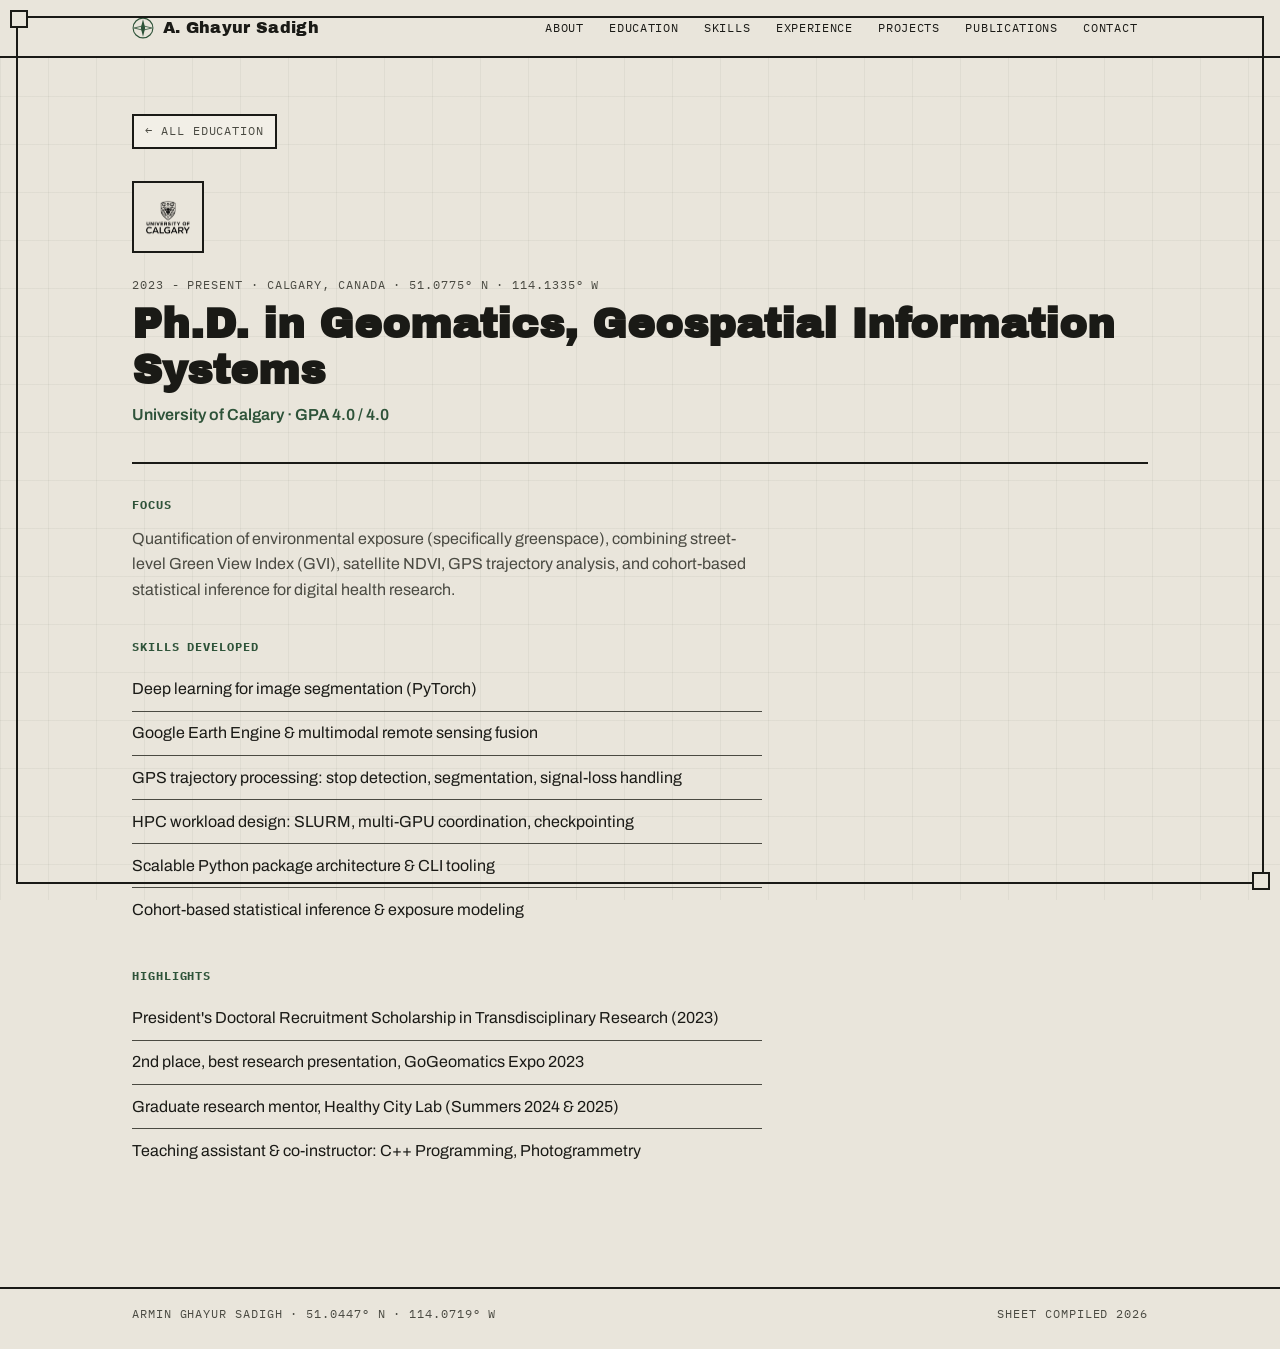
==== education.html @ c766ca25 "Initial commit" ====
<!DOCTYPE html>
<html lang="en">
<head>
  <meta charset="UTF-8">
  <meta name="viewport" content="width=device-width, initial-scale=1.0">
  <title>Education · Armin Ghayur Sadigh</title>
  <link rel="preconnect" href="https://fonts.googleapis.com">
  <link rel="preconnect" href="https://fonts.gstatic.com" crossorigin>
  <link href="https://fonts.googleapis.com/css2?family=Archivo+Black&family=Archivo:wght@400;600;700&family=IBM+Plex+Mono:wght@400;500&display=swap" rel="stylesheet">
  <link rel="stylesheet" href="css/style.css">
</head>
<body id="page-education">
  <div class="neatline" aria-hidden="true"></div>
  <header id="site-header"></header>
  <main class="detail-main">
    <div id="detail-body"></div>
  </main>
  <footer id="site-footer"></footer>
  <script src="js/data.js"></script>
  <script src="js/render.js"></script>
</body>
</html>
---- css/style.css ----
/* =====================================================================
   SURVEY SHEET. Design tokens
   Palette: topo-paper, ink, contour brown, vegetation green.
   ===================================================================== */

:root {
  --paper: #e9e5db;
  --paper-raised: #f2efe7;
  --ink: #1a1a16;
  --ink-soft: #4a4a42;
  --green: #2e5339;
  --green-tint: #dde5da;
  --brown: #7a5c44;
  --brown-tint: #e8dfd2;

  --border: 2px solid var(--ink);
  --shadow: 6px 6px 0 var(--ink);
  --shadow-sm: 4px 4px 0 var(--ink);

  --display: "Archivo Black", "Arial Black", sans-serif;
  --sans: "Archivo", "Helvetica Neue", Arial, sans-serif;
  --mono: "IBM Plex Mono", "Courier New", monospace;

  --space: clamp(1rem, 2.5vw, 2rem);
  --maxw: 1080px;
}

/* Cross-document page transitions (progressive enhancement) */
@view-transition { navigation: auto; }
::view-transition-old(root) { animation-duration: 0.18s; }
::view-transition-new(root) { animation-duration: 0.22s; }

@media (prefers-reduced-motion: reduce) {
  ::view-transition-old(root),
  ::view-transition-new(root) { animation: none; }
  html { scroll-behavior: auto !important; }
}

/* ===================== base ===================== */

* { box-sizing: border-box; margin: 0; padding: 0; }

html { scroll-behavior: smooth; }

body {
  background: var(--paper);
  color: var(--ink);
  font-family: var(--sans);
  font-size: 1rem;
  line-height: 1.6;
  -webkit-font-smoothing: antialiased;
}

/* Subtle survey grid over the paper */
body::before {
  content: "";
  position: fixed;
  inset: 0;
  pointer-events: none;
  background-image:
    linear-gradient(to right, rgba(26, 26, 22, 0.045) 1px, transparent 1px),
    linear-gradient(to bottom, rgba(26, 26, 22, 0.045) 1px, transparent 1px);
  background-size: 48px 48px;
  z-index: 0;
}

a { color: inherit; }

:focus-visible {
  outline: 3px solid var(--green);
  outline-offset: 2px;
}

img { max-width: 100%; display: block; }

.mono-label {
  font-family: var(--mono);
  font-size: 0.72rem;
  letter-spacing: 0.08em;
  text-transform: uppercase;
  color: var(--ink-soft);
}

/* ===================== neatline frame ===================== */

.neatline {
  position: fixed;
  inset: clamp(8px, 1.5vw, 16px);
  border: var(--border);
  pointer-events: none;
  z-index: 50;
}

.neatline::before,
.neatline::after {
  content: "";
  position: absolute;
  width: 14px;
  height: 14px;
  border: var(--border);
  background: var(--paper);
}

.neatline::before { top: -8px; left: -8px; }
.neatline::after { bottom: -8px; right: -8px; }

@media (max-width: 640px) {
  .neatline { display: none; }
}

/* ===================== header ===================== */

#site-header {
  position: sticky;
  top: 0;
  z-index: 40;
  background: var(--paper);
  border-bottom: var(--border);
}

.header-inner {
  max-width: var(--maxw);
  margin: 0 auto;
  padding: 0.7rem var(--space);
  display: flex;
  align-items: center;
  justify-content: space-between;
  gap: 1rem;
  flex-wrap: wrap;
}

.wordmark {
  font-family: var(--display);
  font-size: 1rem;
  line-height: 1;
  text-decoration: none;
  letter-spacing: 0.02em;
  display: inline-flex;
  align-items: center;
  gap: 0.55rem;
}

.compass {
  display: inline-flex;
  align-items: center;
  width: 22px;
  height: 22px;
  color: var(--green);
}

.compass svg { width: 100%; height: 100%; }

.compass-rose {
  transform-origin: 20px 20px;
  animation: compass-spin 14s linear infinite;
}

@keyframes compass-spin {
  to { transform: rotate(360deg); }
}

@media (prefers-reduced-motion: reduce) {
  .compass-rose { animation: none; }
}

.site-nav {
  display: flex;
  flex-wrap: wrap;
  gap: 0.25rem;
}

.site-nav a {
  font-family: var(--mono);
  font-size: 0.72rem;
  letter-spacing: 0.06em;
  text-transform: uppercase;
  text-decoration: none;
  padding: 0.35rem 0.55rem;
  border: 2px solid transparent;
  transition: border-color 0.15s, background 0.15s;
}

.site-nav a:hover { border-color: var(--ink); }

.site-nav a.is-active {
  background: var(--ink);
  color: var(--paper);
}

/* ===================== layout ===================== */

main {
  position: relative;
  z-index: 1;
  max-width: var(--maxw);
  margin: 0 auto;
  padding: 0 var(--space) 5rem;
}

.section {
  padding: clamp(3rem, 7vw, 5.5rem) 0 0;
}

.section-marker {
  display: flex;
  align-items: center;
  gap: 0.9rem;
  border-bottom: var(--border);
  padding-bottom: 0.5rem;
  margin-bottom: clamp(1.5rem, 3vw, 2.5rem);
}

.section-marker h2 {
  position: relative;
  font-family: var(--display);
  font-size: clamp(1.3rem, 3vw, 1.9rem);
  text-transform: uppercase;
  letter-spacing: 0.01em;
}

.section-marker .mono-label { color: var(--green); }

/* push the instrument to the far right of every heading rule */
.section-marker .instrument { margin-left: auto; }

/* ===================== instrument (mouse-tracking) ===================== */

.instrument {
  width: 59px;
  height: 59px;
  color: var(--brown);
  flex-shrink: 0;
}

.track-yaw,
.track-extend {
  transition: transform 0.14s ease-out;
}

@media (max-width: 560px) {
  .instrument { width: 48px; height: 48px; }
}

/* ===================== scribble underline ===================== */

.scribble {
  position: absolute;
  left: 0;
  bottom: -0.16em;
  width: 100%;
  height: 0.34em;
  color: var(--green);
  overflow: visible;
}

.scribble path {
  stroke-dasharray: 1;
  stroke-dashoffset: 1;
  animation: draw-scribble 0.7s ease forwards;
}

.section-marker h2 .scribble { color: var(--brown); }

@keyframes draw-scribble {
  to { stroke-dashoffset: 0; }
}

@media (prefers-reduced-motion: reduce) {
  .track-yaw, .track-extend { transition: none; }
  .scribble path { animation: none; stroke-dashoffset: 0; }
}

/* ===================== hero ===================== */

#hero {
  position: relative;
  overflow: hidden;
  padding: clamp(4rem, 12vh, 8rem) 0 clamp(2rem, 5vw, 3.5rem);
  border-bottom: var(--border);
}

.hero-backdrop {
  position: absolute;
  top: 50%;
  right: -0.12em;
  transform: translateY(-50%);
  font-family: var(--display);
  font-size: clamp(9rem, 34vw, 26rem);
  line-height: 1;
  color: transparent;
  -webkit-text-stroke: 2px rgba(46, 83, 57, 0.18);
  text-stroke: 2px rgba(46, 83, 57, 0.18);
  pointer-events: none;
  user-select: none;
  z-index: 0;
  white-space: nowrap;
}

#hero > *:not(.hero-backdrop) { position: relative; z-index: 1; }

.hero-eyebrow { color: var(--green); margin-bottom: 1rem; }

.hero-name {
  position: relative;
  display: inline-block;
  font-family: var(--display);
  font-size: clamp(2.4rem, 8.5vw, 5.5rem);
  line-height: 0.98;
  text-transform: uppercase;
  letter-spacing: -0.01em;
  margin-bottom: 1.2rem;
}

.hero-name .scribble {
  height: 0.26em;
  bottom: -0.04em;
  color: var(--green);
}

.hero-role {
  font-size: clamp(1.05rem, 2.4vw, 1.45rem);
  font-weight: 600;
  color: var(--green);
  margin-bottom: 0.4rem;
}

/* ===================== about ===================== */

.section-heading {
  font-family: var(--display);
  font-size: clamp(1.4rem, 3.4vw, 2.2rem);
  line-height: 1.15;
  max-width: 22ch;
  margin-bottom: 1.4rem;
}

.about-text {
  max-width: 68ch;
  display: grid;
  gap: 1rem;
  margin-bottom: 1.6rem;
}

.about-text p { color: var(--ink-soft); }

/* ===================== tags ===================== */

.tag-row {
  list-style: none;
  display: flex;
  flex-wrap: wrap;
  gap: 0.5rem;
}

.tag {
  font-family: var(--mono);
  font-size: 0.74rem;
  letter-spacing: 0.04em;
  border: var(--border);
  background: var(--paper-raised);
  padding: 0.3rem 0.6rem;
}

.tag-small { font-size: 0.66rem; padding: 0.18rem 0.45rem; }

/* ===================== cards ===================== */

.card {
  display: block;
  background: var(--paper-raised);
  border: var(--border);
  box-shadow: var(--shadow);
  padding: clamp(1rem, 2.5vw, 1.5rem);
  text-decoration: none;
  transition: transform 0.15s, box-shadow 0.15s;
}

a.card:hover {
  transform: translate(-3px, -3px);
  box-shadow: 9px 9px 0 var(--ink);
}

a.card:active {
  transform: translate(2px, 2px);
  box-shadow: var(--shadow-sm);
}

.card-title {
  font-family: var(--display);
  font-size: 1.05rem;
  line-height: 1.25;
}

.card-org {
  font-weight: 600;
  color: var(--green);
  margin: 0.25rem 0 0.6rem;
}

.card-summary {
  font-size: 0.92rem;
  color: var(--ink-soft);
}

.card-cta { color: var(--green); margin-top: auto; }

/* ===================== education ===================== */

#education-body { display: grid; gap: 1.4rem; }

.edu-card {
  display: grid;
  grid-template-columns: 72px 1fr auto;
  gap: 1.2rem;
  align-items: start;
}

.edu-side {
  display: grid;
  gap: 0.35rem;
  text-align: right;
  justify-items: end;
}

.logo-slot {
  width: 72px;
  height: 72px;
  border: var(--border);
  background: var(--paper);
  display: flex;
  align-items: center;
  justify-content: center;
  overflow: hidden;
  flex-shrink: 0;
}

.logo-slot img {
  width: 100%;
  height: 100%;
  object-fit: contain;
  padding: 6px;
}

.logo-slot.is-monogram {
  font-family: var(--display);
  font-size: 1.4rem;
  background: var(--green);
  color: var(--paper);
}

@media (max-width: 720px) {
  .edu-card { grid-template-columns: 56px 1fr; }
  .logo-slot { width: 56px; height: 56px; }
  .logo-slot.is-monogram { font-size: 1.1rem; }
  .edu-side {
    grid-column: 1 / -1;
    grid-auto-flow: column;
    justify-content: start;
    justify-items: start;
    text-align: left;
    gap: 0.9rem;
  }
}

/* ===================== skills ===================== */

#skills-body {
  display: grid;
  grid-template-columns: repeat(auto-fit, minmax(280px, 1fr));
  gap: 1.4rem;
}

.skill-group {
  border: var(--border);
  background: var(--paper-raised);
  padding: 1.1rem;
}

.skill-group-name {
  display: block;
  color: var(--green);
  border-bottom: var(--border);
  padding-bottom: 0.5rem;
  margin-bottom: 0.8rem;
}

/* ===================== experience ===================== */

.exp-list { list-style: none; }

.exp-row {
  display: grid;
  grid-template-columns: 130px 1fr;
  gap: 1.2rem;
  padding: 1rem 0;
  border-bottom: 1px solid var(--ink-soft);
}

.exp-row:last-child { border-bottom: none; }

.exp-period { padding-top: 0.25rem; }

.exp-role { font-size: 1rem; font-weight: 700; font-family: var(--sans); }

.exp-org { color: var(--green); font-size: 0.92rem; font-weight: 600; }

.exp-note { color: var(--ink-soft); font-size: 0.88rem; margin-top: 0.15rem; }

@media (max-width: 560px) {
  .exp-row { grid-template-columns: 1fr; gap: 0.2rem; }
}

/* ===================== projects ===================== */

#projects-body {
  display: grid;
  grid-template-columns: repeat(auto-fit, minmax(290px, 1fr));
  gap: 1.4rem;
}

.proj-card { display: flex; flex-direction: column; gap: 0.7rem; }

.proj-head {
  display: flex;
  justify-content: space-between;
  align-items: start;
  gap: 0.6rem;
}

.proj-type {
  border: 2px solid var(--brown);
  color: var(--brown);
  padding: 0.1rem 0.4rem;
  white-space: nowrap;
}

/* ===================== publications ===================== */

.pub-list { list-style: none; display: grid; gap: 0.9rem; }

.pub-row {
  display: grid;
  grid-template-columns: 56px 1fr auto;
  gap: 1rem;
  align-items: center;
  border: var(--border);
  background: var(--paper-raised);
  box-shadow: var(--shadow-sm);
  padding: 0.9rem 1.1rem;
  text-decoration: none;
  transition: transform 0.15s, box-shadow 0.15s;
}

.pub-row:hover {
  transform: translate(-2px, -2px);
  box-shadow: 6px 6px 0 var(--ink);
}

.pub-title { font-family: var(--sans); font-weight: 700; font-size: 0.98rem; line-height: 1.35; }

.pub-venue { color: var(--ink-soft); font-size: 0.85rem; }

.status {
  font-family: var(--mono);
  font-size: 0.66rem;
  letter-spacing: 0.06em;
  text-transform: uppercase;
  padding: 0.25rem 0.5rem;
  border: 2px solid currentColor;
  white-space: nowrap;
}

.is-published { color: var(--green); background: var(--green-tint); }
.is-review { color: var(--brown); background: var(--brown-tint); }
.is-presented { color: var(--ink); background: var(--paper); }
.is-prep { color: var(--ink-soft); background: var(--paper); }

@media (max-width: 640px) {
  .pub-row { grid-template-columns: 1fr; gap: 0.4rem; }
  .pub-year { order: -1; }
}

/* ===================== contacts ===================== */

.contact-grid {
  list-style: none;
  display: grid;
  grid-template-columns: repeat(auto-fit, minmax(200px, 1fr));
  gap: 1.2rem;
}

.contact-card {
  display: grid;
  grid-template-columns: auto 1fr auto;
  align-items: center;
  align-content: center;
  gap: 0.9rem;
  position: relative;
  min-height: 96px;
  height: 100%;
}

.contact-grid > li { display: grid; }

.contact-mark {
  display: inline-flex;
  width: 34px;
  height: 34px;
  color: var(--green);
}

.contact-mark svg { width: 100%; height: 100%; }

.contact-card:hover .contact-mark { color: var(--brown); }

.contact-meta { display: grid; gap: 0.1rem; min-width: 0; }

.contact-value { font-weight: 700; word-break: break-all; font-size: 0.9rem; }

.contact-index {
  align-self: start;
  color: var(--ink-soft);
}

/* ===================== detail pages ===================== */

.detail-main { padding-top: clamp(2rem, 5vw, 3.5rem); }

.back-link {
  display: inline-block;
  text-decoration: none;
  border: var(--border);
  background: var(--paper-raised);
  padding: 0.4rem 0.7rem;
  margin-bottom: 2rem;
  transition: background 0.15s, color 0.15s;
}

.back-link:hover { background: var(--ink); color: var(--paper); }

.detail-head {
  display: flex;
  gap: 1.4rem;
  align-items: flex-start;
  border-bottom: var(--border);
  padding-bottom: 1.6rem;
  margin-bottom: 2rem;
  flex-wrap: wrap;
}

.detail-title {
  font-family: var(--display);
  font-size: clamp(1.5rem, 4.5vw, 2.6rem);
  line-height: 1.1;
  margin: 0.5rem 0;
}

.detail-sub { color: var(--green); font-weight: 600; margin-bottom: 0.6rem; }

.detail-section { margin-bottom: 2.2rem; max-width: 70ch; }

.detail-label {
  display: block;
  color: var(--green);
  margin-bottom: 0.7rem;
}

.detail-text { color: var(--ink-soft); }

.rule-list { list-style: none; }

.rule-list li {
  padding: 0.55rem 0;
  border-bottom: 1px solid var(--ink-soft);
}

.rule-list li:last-child { border-bottom: none; }

.detail-link {
  font-family: var(--mono);
  font-size: 0.85rem;
  color: var(--green);
  word-break: break-all;
}

/* ===================== footer ===================== */

#site-footer {
  border-top: var(--border);
  background: var(--paper);
  position: relative;
  z-index: 1;
}

.footer-inner {
  max-width: var(--maxw);
  margin: 0 auto;
  padding: 1rem var(--space) 1.6rem;
  display: flex;
  justify-content: space-between;
  gap: 1rem;
  flex-wrap: wrap;
}

/* ===================== reveal animation ===================== */

.will-reveal {
  opacity: 0;
  transform: translateY(14px);
  transition: opacity 0.45s ease, transform 0.45s ease;
}

.is-revealed {
  opacity: 1;
  transform: translateY(0);
}
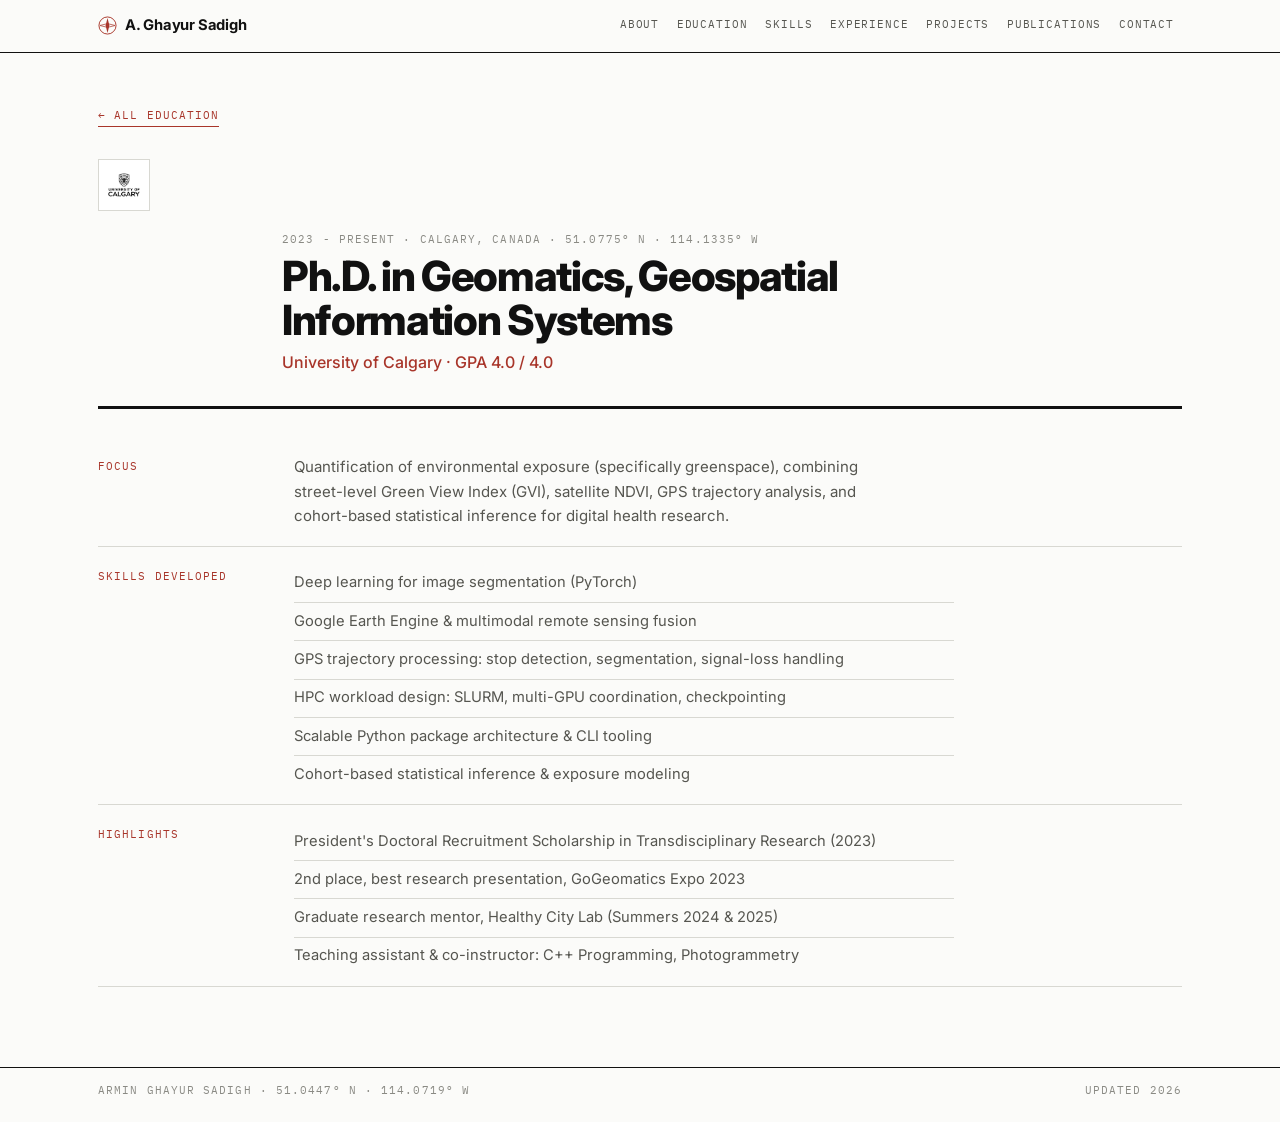
==== commit 8eed74bd: "Style change to SWISS" ====
--- a/education.html
+++ b/education.html
@@ -6,11 +6,10 @@
   <title>Education · Armin Ghayur Sadigh</title>
   <link rel="preconnect" href="https://fonts.googleapis.com">
   <link rel="preconnect" href="https://fonts.gstatic.com" crossorigin>
-  <link href="https://fonts.googleapis.com/css2?family=Archivo+Black&family=Archivo:wght@400;600;700&family=IBM+Plex+Mono:wght@400;500&display=swap" rel="stylesheet">
+  <link href="https://fonts.googleapis.com/css2?family=IBM+Plex+Mono:wght@400;500&family=Inter:wght@400;500;600;700;800&display=swap" rel="stylesheet">
   <link rel="stylesheet" href="css/style.css">
 </head>
 <body id="page-education">
-  <div class="neatline" aria-hidden="true"></div>
   <header id="site-header"></header>
   <main class="detail-main">
     <div id="detail-body"></div>
--- a/css/style.css
+++ b/css/style.css
@@ -1,34 +1,31 @@
 /* =====================================================================
-   SURVEY SHEET. Design tokens
-   Palette: topo-paper, ink, contour brown, vegetation green.
+   SWISS. Design tokens.
+   12-column grid, one accent, ruled hierarchy, no ornament.
    ===================================================================== */
 
 :root {
-  --paper: #e9e5db;
-  --paper-raised: #f2efe7;
-  --ink: #1a1a16;
-  --ink-soft: #4a4a42;
-  --green: #2e5339;
-  --green-tint: #dde5da;
-  --brown: #7a5c44;
-  --brown-tint: #e8dfd2;
-
-  --border: 2px solid var(--ink);
-  --shadow: 6px 6px 0 var(--ink);
-  --shadow-sm: 4px 4px 0 var(--ink);
-
-  --display: "Archivo Black", "Arial Black", sans-serif;
-  --sans: "Archivo", "Helvetica Neue", Arial, sans-serif;
+  --paper: #fbfbf9;
+  --paper-raised: #ffffff;
+  --ink: #111111;
+  --ink-soft: #565650;
+  --ink-faint: #8a8a84;
+  --accent: #a8352a;
+  --accent-tint: #f6ecea;
+  --rule: #d8d8d2;
+  --rule-strong: #111111;
+
+  --sans: "Inter", "Helvetica Neue", Helvetica, Arial, sans-serif;
   --mono: "IBM Plex Mono", "Courier New", monospace;
 
-  --space: clamp(1rem, 2.5vw, 2rem);
-  --maxw: 1080px;
-}
-
-/* Cross-document page transitions (progressive enhancement) */
+  --gap: clamp(0.9rem, 1.6vw, 1.5rem);
+  --pad: clamp(1.25rem, 4vw, 3rem);
+  --maxw: 1180px;
+  --col: 12;
+}
+
 @view-transition { navigation: auto; }
-::view-transition-old(root) { animation-duration: 0.18s; }
-::view-transition-new(root) { animation-duration: 0.22s; }
+::view-transition-old(root) { animation-duration: 0.16s; }
+::view-transition-new(root) { animation-duration: 0.2s; }
 
 @media (prefers-reduced-motion: reduce) {
   ::view-transition-old(root),
@@ -47,65 +44,27 @@
   color: var(--ink);
   font-family: var(--sans);
   font-size: 1rem;
-  line-height: 1.6;
+  line-height: 1.62;
   -webkit-font-smoothing: antialiased;
-}
-
-/* Subtle survey grid over the paper */
-body::before {
-  content: "";
-  position: fixed;
-  inset: 0;
-  pointer-events: none;
-  background-image:
-    linear-gradient(to right, rgba(26, 26, 22, 0.045) 1px, transparent 1px),
-    linear-gradient(to bottom, rgba(26, 26, 22, 0.045) 1px, transparent 1px);
-  background-size: 48px 48px;
-  z-index: 0;
+  text-rendering: optimizeLegibility;
 }
 
 a { color: inherit; }
 
+img { max-width: 100%; display: block; }
+
 :focus-visible {
-  outline: 3px solid var(--green);
-  outline-offset: 2px;
-}
-
-img { max-width: 100%; display: block; }
+  outline: 2px solid var(--accent);
+  outline-offset: 3px;
+}
 
 .mono-label {
   font-family: var(--mono);
-  font-size: 0.72rem;
-  letter-spacing: 0.08em;
+  font-size: 0.68rem;
+  letter-spacing: 0.1em;
   text-transform: uppercase;
-  color: var(--ink-soft);
-}
-
-/* ===================== neatline frame ===================== */
-
-.neatline {
-  position: fixed;
-  inset: clamp(8px, 1.5vw, 16px);
-  border: var(--border);
-  pointer-events: none;
-  z-index: 50;
-}
-
-.neatline::before,
-.neatline::after {
-  content: "";
-  position: absolute;
-  width: 14px;
-  height: 14px;
-  border: var(--border);
-  background: var(--paper);
-}
-
-.neatline::before { top: -8px; left: -8px; }
-.neatline::after { bottom: -8px; right: -8px; }
-
-@media (max-width: 640px) {
-  .neatline { display: none; }
+  color: var(--ink-faint);
+  font-weight: 400;
 }
 
 /* ===================== header ===================== */
@@ -115,13 +74,13 @@
   top: 0;
   z-index: 40;
   background: var(--paper);
-  border-bottom: var(--border);
+  border-bottom: 1px solid var(--rule-strong);
 }
 
 .header-inner {
   max-width: var(--maxw);
   margin: 0 auto;
-  padding: 0.7rem var(--space);
+  padding: 0.7rem var(--pad);
   display: flex;
   align-items: center;
   justify-content: space-between;
@@ -130,218 +89,187 @@
 }
 
 .wordmark {
-  font-family: var(--display);
-  font-size: 1rem;
+  font-size: 0.92rem;
+  font-weight: 700;
   line-height: 1;
+  letter-spacing: -0.015em;
   text-decoration: none;
-  letter-spacing: 0.02em;
   display: inline-flex;
   align-items: center;
-  gap: 0.55rem;
+  gap: 0.5rem;
 }
 
 .compass {
   display: inline-flex;
   align-items: center;
-  width: 22px;
-  height: 22px;
-  color: var(--green);
+  width: 19px;
+  height: 19px;
+  color: var(--accent);
 }
 
 .compass svg { width: 100%; height: 100%; }
 
 .compass-rose {
   transform-origin: 20px 20px;
-  animation: compass-spin 14s linear infinite;
-}
-
-@keyframes compass-spin {
-  to { transform: rotate(360deg); }
-}
+  animation: compass-spin 18s linear infinite;
+}
+
+@keyframes compass-spin { to { transform: rotate(360deg); } }
 
 @media (prefers-reduced-motion: reduce) {
   .compass-rose { animation: none; }
 }
 
-.site-nav {
-  display: flex;
-  flex-wrap: wrap;
-  gap: 0.25rem;
-}
+.site-nav { display: flex; flex-wrap: wrap; gap: 0.1rem; }
 
 .site-nav a {
   font-family: var(--mono);
-  font-size: 0.72rem;
-  letter-spacing: 0.06em;
+  font-size: 0.68rem;
+  letter-spacing: 0.08em;
   text-transform: uppercase;
   text-decoration: none;
-  padding: 0.35rem 0.55rem;
-  border: 2px solid transparent;
-  transition: border-color 0.15s, background 0.15s;
-}
-
-.site-nav a:hover { border-color: var(--ink); }
+  color: var(--ink-soft);
+  padding: 0.3rem 0.5rem;
+  border-bottom: 2px solid transparent;
+  transition: color 0.15s, border-color 0.15s;
+}
+
+.site-nav a:hover { color: var(--ink); }
 
 .site-nav a.is-active {
-  background: var(--ink);
-  color: var(--paper);
-}
-
-/* ===================== layout ===================== */
+  color: var(--accent);
+  border-bottom-color: var(--accent);
+}
+
+/* ===================== layout grid ===================== */
 
 main {
-  position: relative;
-  z-index: 1;
   max-width: var(--maxw);
   margin: 0 auto;
-  padding: 0 var(--space) 5rem;
+  padding: 0 var(--pad) 5rem;
 }
 
 .section {
-  padding: clamp(3rem, 7vw, 5.5rem) 0 0;
-}
-
+  display: grid;
+  grid-template-columns: repeat(var(--col), 1fr);
+  gap: var(--gap);
+  padding-top: clamp(2.6rem, 6vw, 4.5rem);
+}
+
+/* section heading: number | label | rule | instrument */
 .section-marker {
-  display: flex;
+  grid-column: 1 / -1;
+  display: grid;
+  grid-template-columns: 2.5rem minmax(0, 1fr) auto;
   align-items: center;
-  gap: 0.9rem;
-  border-bottom: var(--border);
-  padding-bottom: 0.5rem;
-  margin-bottom: clamp(1.5rem, 3vw, 2.5rem);
-}
+  gap: var(--gap);
+  border-bottom: 3px solid var(--rule-strong);
+  padding-bottom: 0.45rem;
+  margin-bottom: clamp(1.1rem, 2.4vw, 1.8rem);
+}
+
+.section-marker .mono-label { color: var(--accent); }
 
 .section-marker h2 {
-  position: relative;
-  font-family: var(--display);
-  font-size: clamp(1.3rem, 3vw, 1.9rem);
+  font-size: 0.8rem;
+  font-weight: 700;
+  letter-spacing: 0.1em;
   text-transform: uppercase;
-  letter-spacing: 0.01em;
-}
-
-.section-marker .mono-label { color: var(--green); }
-
-/* push the instrument to the far right of every heading rule */
-.section-marker .instrument { margin-left: auto; }
-
-/* ===================== instrument (mouse-tracking) ===================== */
+}
+
+/* every section body occupies columns 4-12 */
+.section > div:not(.section-marker) {
+  grid-column: 4 / -1;
+}
+
+@media (max-width: 860px) {
+  .section > div:not(.section-marker) { grid-column: 1 / -1; }
+  .section-marker { grid-template-columns: 2rem minmax(0, 1fr) auto; }
+}
+
+/* ===================== masthead ===================== */
+
+#hero {
+  display: grid;
+  grid-template-columns: repeat(var(--col), 1fr);
+  gap: var(--gap);
+  padding: clamp(2.5rem, 8vh, 5.5rem) 0 clamp(1.6rem, 4vw, 2.6rem);
+  border-bottom: 3px solid var(--rule-strong);
+}
+
+.hero-eyebrow { grid-column: 1 / 8; }
+.hero-coords { grid-column: 8 / -1; text-align: right; }
+
+.hero-name {
+  grid-column: 1 / -1;
+  font-size: clamp(2.3rem, 7.4vw, 5.4rem);
+  font-weight: 800;
+  line-height: 0.92;
+  letter-spacing: -0.035em;
+  margin: 0.5rem 0 0.7rem;
+}
+
+.hero-role {
+  grid-column: 1 / 9;
+  font-size: clamp(1rem, 1.9vw, 1.3rem);
+  font-weight: 500;
+  line-height: 1.36;
+  letter-spacing: -0.01em;
+}
+
+.hero-loc { grid-column: 9 / -1; text-align: right; align-self: end; }
+
+@media (max-width: 720px) {
+  .hero-eyebrow, .hero-coords, .hero-role, .hero-loc { grid-column: 1 / -1; }
+  .hero-coords, .hero-loc { text-align: left; }
+}
+
+/* ===================== instrument ===================== */
 
 .instrument {
-  width: 59px;
-  height: 59px;
-  color: var(--brown);
+  width: 46px;
+  height: 46px;
+  color: var(--ink-faint);
   flex-shrink: 0;
 }
 
-.track-yaw,
-.track-extend {
-  transition: transform 0.14s ease-out;
+/* pan is a real azimuth rotation, so it gets a longer, eased swing;
+   tilt is a quick elevation change. */
+.track-pan {
+  transform-style: preserve-3d;
+  transition: transform 0.42s cubic-bezier(0.4, 0, 0.2, 1);
+}
+
+.track-tilt,
+.track-extend { transition: transform 0.16s ease-out; }
+
+@media (prefers-reduced-motion: reduce) {
+  .track-pan, .track-tilt, .track-extend { transition: none; }
 }
 
 @media (max-width: 560px) {
-  .instrument { width: 48px; height: 48px; }
-}
-
-/* ===================== scribble underline ===================== */
-
-.scribble {
-  position: absolute;
-  left: 0;
-  bottom: -0.16em;
-  width: 100%;
-  height: 0.34em;
-  color: var(--green);
-  overflow: visible;
-}
-
-.scribble path {
-  stroke-dasharray: 1;
-  stroke-dashoffset: 1;
-  animation: draw-scribble 0.7s ease forwards;
-}
-
-.section-marker h2 .scribble { color: var(--brown); }
-
-@keyframes draw-scribble {
-  to { stroke-dashoffset: 0; }
-}
-
-@media (prefers-reduced-motion: reduce) {
-  .track-yaw, .track-extend { transition: none; }
-  .scribble path { animation: none; stroke-dashoffset: 0; }
-}
-
-/* ===================== hero ===================== */
-
-#hero {
-  position: relative;
-  overflow: hidden;
-  padding: clamp(4rem, 12vh, 8rem) 0 clamp(2rem, 5vw, 3.5rem);
-  border-bottom: var(--border);
-}
-
-.hero-backdrop {
-  position: absolute;
-  top: 50%;
-  right: -0.12em;
-  transform: translateY(-50%);
-  font-family: var(--display);
-  font-size: clamp(9rem, 34vw, 26rem);
-  line-height: 1;
-  color: transparent;
-  -webkit-text-stroke: 2px rgba(46, 83, 57, 0.18);
-  text-stroke: 2px rgba(46, 83, 57, 0.18);
-  pointer-events: none;
-  user-select: none;
-  z-index: 0;
-  white-space: nowrap;
-}
-
-#hero > *:not(.hero-backdrop) { position: relative; z-index: 1; }
-
-.hero-eyebrow { color: var(--green); margin-bottom: 1rem; }
-
-.hero-name {
-  position: relative;
-  display: inline-block;
-  font-family: var(--display);
-  font-size: clamp(2.4rem, 8.5vw, 5.5rem);
-  line-height: 0.98;
-  text-transform: uppercase;
-  letter-spacing: -0.01em;
-  margin-bottom: 1.2rem;
-}
-
-.hero-name .scribble {
-  height: 0.26em;
-  bottom: -0.04em;
-  color: var(--green);
-}
-
-.hero-role {
-  font-size: clamp(1.05rem, 2.4vw, 1.45rem);
-  font-weight: 600;
-  color: var(--green);
-  margin-bottom: 0.4rem;
+  .instrument { width: 36px; height: 36px; }
 }
 
 /* ===================== about ===================== */
 
 .section-heading {
-  font-family: var(--display);
-  font-size: clamp(1.4rem, 3.4vw, 2.2rem);
-  line-height: 1.15;
-  max-width: 22ch;
+  font-size: clamp(1.3rem, 2.8vw, 1.9rem);
+  font-weight: 700;
+  line-height: 1.2;
+  letter-spacing: -0.025em;
+  max-width: 24ch;
+  margin-bottom: 1.1rem;
+}
+
+.about-text {
+  max-width: 66ch;
+  display: grid;
+  gap: 0.85rem;
   margin-bottom: 1.4rem;
 }
 
-.about-text {
-  max-width: 68ch;
-  display: grid;
-  gap: 1rem;
-  margin-bottom: 1.6rem;
-}
-
-.about-text p { color: var(--ink-soft); }
+.about-text p { color: var(--ink-soft); font-size: 0.95rem; }
 
 /* ===================== tags ===================== */
 
@@ -349,84 +277,85 @@
   list-style: none;
   display: flex;
   flex-wrap: wrap;
-  gap: 0.5rem;
+  gap: 0.35rem;
 }
 
 .tag {
   font-family: var(--mono);
-  font-size: 0.74rem;
-  letter-spacing: 0.04em;
-  border: var(--border);
-  background: var(--paper-raised);
-  padding: 0.3rem 0.6rem;
-}
-
-.tag-small { font-size: 0.66rem; padding: 0.18rem 0.45rem; }
-
-/* ===================== cards ===================== */
+  font-size: 0.68rem;
+  letter-spacing: 0.03em;
+  border: 1px solid var(--ink);
+  padding: 0.24rem 0.52rem;
+  background: var(--paper);
+}
+
+.tag-small { font-size: 0.64rem; padding: 0.18rem 0.42rem; }
+
+/* ===================== cards (flat in Swiss) ===================== */
 
 .card {
   display: block;
-  background: var(--paper-raised);
-  border: var(--border);
-  box-shadow: var(--shadow);
-  padding: clamp(1rem, 2.5vw, 1.5rem);
+  background: var(--paper);
+  border: 0;
+  padding: 0;
   text-decoration: none;
-  transition: transform 0.15s, box-shadow 0.15s;
-}
-
-a.card:hover {
-  transform: translate(-3px, -3px);
-  box-shadow: 9px 9px 0 var(--ink);
-}
-
-a.card:active {
-  transform: translate(2px, 2px);
-  box-shadow: var(--shadow-sm);
 }
 
 .card-title {
-  font-family: var(--display);
-  font-size: 1.05rem;
-  line-height: 1.25;
+  font-size: 0.98rem;
+  font-weight: 700;
+  line-height: 1.28;
+  letter-spacing: -0.012em;
 }
 
 .card-org {
-  font-weight: 600;
-  color: var(--green);
-  margin: 0.25rem 0 0.6rem;
+  font-size: 0.88rem;
+  font-weight: 500;
+  color: var(--accent);
+  margin: 0.15rem 0 0.4rem;
 }
 
 .card-summary {
-  font-size: 0.92rem;
+  font-size: 0.89rem;
+  line-height: 1.58;
   color: var(--ink-soft);
 }
 
-.card-cta { color: var(--green); margin-top: auto; }
+.card-cta {
+  color: var(--accent);
+  font-size: 0.64rem;
+}
 
 /* ===================== education ===================== */
 
-#education-body { display: grid; gap: 1.4rem; }
+#education-body { display: grid; gap: 0; }
 
 .edu-card {
   display: grid;
-  grid-template-columns: 72px 1fr auto;
-  gap: 1.2rem;
+  grid-template-columns: 52px minmax(0, 1fr) 11rem;
+  gap: var(--gap);
   align-items: start;
-}
+  padding: 1.1rem 0;
+  border-bottom: 1px solid var(--rule);
+  transition: background 0.15s;
+}
+
+.edu-card:first-child { padding-top: 0; }
+
+a.edu-card:hover { background: var(--accent-tint); }
 
 .edu-side {
   display: grid;
-  gap: 0.35rem;
+  gap: 0.2rem;
   text-align: right;
   justify-items: end;
 }
 
 .logo-slot {
-  width: 72px;
-  height: 72px;
-  border: var(--border);
-  background: var(--paper);
+  width: 52px;
+  height: 52px;
+  border: 1px solid var(--rule);
+  background: var(--paper-raised);
   display: flex;
   align-items: center;
   justify-content: center;
@@ -438,20 +367,21 @@
   width: 100%;
   height: 100%;
   object-fit: contain;
-  padding: 6px;
+  padding: 5px;
 }
 
 .logo-slot.is-monogram {
-  font-family: var(--display);
-  font-size: 1.4rem;
-  background: var(--green);
+  font-size: 1.05rem;
+  font-weight: 700;
+  letter-spacing: -0.02em;
+  background: var(--ink);
   color: var(--paper);
-}
-
-@media (max-width: 720px) {
-  .edu-card { grid-template-columns: 56px 1fr; }
-  .logo-slot { width: 56px; height: 56px; }
-  .logo-slot.is-monogram { font-size: 1.1rem; }
+  border-color: var(--ink);
+}
+
+@media (max-width: 760px) {
+  .edu-card { grid-template-columns: 44px minmax(0, 1fr); }
+  .logo-slot { width: 44px; height: 44px; }
   .edu-side {
     grid-column: 1 / -1;
     grid-auto-flow: column;
@@ -459,29 +389,29 @@
     justify-items: start;
     text-align: left;
     gap: 0.9rem;
+    margin-top: 0.4rem;
   }
 }
 
 /* ===================== skills ===================== */
 
-#skills-body {
-  display: grid;
-  grid-template-columns: repeat(auto-fit, minmax(280px, 1fr));
-  gap: 1.4rem;
-}
+#skills-body { display: grid; gap: 1.3rem; }
 
 .skill-group {
-  border: var(--border);
-  background: var(--paper-raised);
-  padding: 1.1rem;
-}
-
-.skill-group-name {
-  display: block;
-  color: var(--green);
-  border-bottom: var(--border);
-  padding-bottom: 0.5rem;
-  margin-bottom: 0.8rem;
+  display: grid;
+  grid-template-columns: 11rem minmax(0, 1fr);
+  gap: var(--gap);
+  align-items: start;
+  padding-bottom: 1.1rem;
+  border-bottom: 1px solid var(--rule);
+}
+
+.skill-group:last-child { border-bottom: 0; padding-bottom: 0; }
+
+.skill-group-name { color: var(--ink); padding-top: 0.2rem; }
+
+@media (max-width: 620px) {
+  .skill-group { grid-template-columns: 1fr; gap: 0.5rem; }
 }
 
 /* ===================== experience ===================== */
@@ -490,94 +420,102 @@
 
 .exp-row {
   display: grid;
-  grid-template-columns: 130px 1fr;
-  gap: 1.2rem;
-  padding: 1rem 0;
-  border-bottom: 1px solid var(--ink-soft);
-}
-
-.exp-row:last-child { border-bottom: none; }
-
-.exp-period { padding-top: 0.25rem; }
-
-.exp-role { font-size: 1rem; font-weight: 700; font-family: var(--sans); }
-
-.exp-org { color: var(--green); font-size: 0.92rem; font-weight: 600; }
-
-.exp-note { color: var(--ink-soft); font-size: 0.88rem; margin-top: 0.15rem; }
-
-@media (max-width: 560px) {
-  .exp-row { grid-template-columns: 1fr; gap: 0.2rem; }
+  grid-template-columns: 8rem minmax(0, 1fr);
+  gap: var(--gap);
+  padding: 0.85rem 0;
+  border-bottom: 1px solid var(--rule);
+}
+
+.exp-row:last-child { border-bottom: 0; }
+
+.exp-period { padding-top: 0.18rem; }
+
+.exp-role { font-size: 0.95rem; font-weight: 700; letter-spacing: -0.01em; }
+
+.exp-org { font-size: 0.88rem; font-weight: 500; color: var(--accent); }
+
+.exp-note { font-size: 0.86rem; color: var(--ink-soft); margin-top: 0.12rem; }
+
+@media (max-width: 620px) {
+  .exp-row { grid-template-columns: 1fr; gap: 0.15rem; }
 }
 
 /* ===================== projects ===================== */
 
-#projects-body {
-  display: grid;
-  grid-template-columns: repeat(auto-fit, minmax(290px, 1fr));
-  gap: 1.4rem;
-}
-
-.proj-card { display: flex; flex-direction: column; gap: 0.7rem; }
+#projects-body { display: grid; gap: 0; }
+
+.proj-card {
+  display: grid;
+  gap: 0.45rem;
+  padding: 1.1rem 0;
+  border-bottom: 1px solid var(--rule);
+  transition: background 0.15s;
+}
+
+.proj-card:first-child { padding-top: 0; }
+.proj-card:last-child { border-bottom: 0; }
+
+a.proj-card:hover { background: var(--accent-tint); }
 
 .proj-head {
   display: flex;
   justify-content: space-between;
-  align-items: start;
-  gap: 0.6rem;
+  align-items: baseline;
+  gap: 0.7rem;
 }
 
 .proj-type {
-  border: 2px solid var(--brown);
-  color: var(--brown);
-  padding: 0.1rem 0.4rem;
+  color: var(--accent);
   white-space: nowrap;
 }
 
 /* ===================== publications ===================== */
 
-.pub-list { list-style: none; display: grid; gap: 0.9rem; }
+.pub-list { list-style: none; }
 
 .pub-row {
   display: grid;
-  grid-template-columns: 56px 1fr auto;
-  gap: 1rem;
-  align-items: center;
-  border: var(--border);
-  background: var(--paper-raised);
-  box-shadow: var(--shadow-sm);
-  padding: 0.9rem 1.1rem;
+  grid-template-columns: 4.2rem minmax(0, 1fr) auto;
+  gap: var(--gap);
+  align-items: baseline;
+  padding: 0.85rem 0;
+  border-bottom: 1px solid var(--rule);
   text-decoration: none;
-  transition: transform 0.15s, box-shadow 0.15s;
-}
-
-.pub-row:hover {
-  transform: translate(-2px, -2px);
-  box-shadow: 6px 6px 0 var(--ink);
-}
-
-.pub-title { font-family: var(--sans); font-weight: 700; font-size: 0.98rem; line-height: 1.35; }
-
-.pub-venue { color: var(--ink-soft); font-size: 0.85rem; }
+  transition: background 0.15s;
+}
+
+.pub-row:hover { background: var(--accent-tint); }
+
+.pub-list li:last-child .pub-row { border-bottom: 0; }
+
+.pub-title {
+  font-size: 0.95rem;
+  font-weight: 700;
+  line-height: 1.34;
+  letter-spacing: -0.012em;
+}
+
+.pub-venue { font-size: 0.84rem; color: var(--ink-soft); margin-top: 0.1rem; }
 
 .status {
   font-family: var(--mono);
-  font-size: 0.66rem;
-  letter-spacing: 0.06em;
+  font-size: 0.62rem;
+  letter-spacing: 0.08em;
   text-transform: uppercase;
-  padding: 0.25rem 0.5rem;
-  border: 2px solid currentColor;
+  padding: 0.2rem 0.45rem;
+  border: 1px solid currentColor;
   white-space: nowrap;
 }
 
-.is-published { color: var(--green); background: var(--green-tint); }
-.is-review { color: var(--brown); background: var(--brown-tint); }
-.is-presented { color: var(--ink); background: var(--paper); }
-.is-prep { color: var(--ink-soft); background: var(--paper); }
-
-@media (max-width: 640px) {
-  .pub-row { grid-template-columns: 1fr; gap: 0.4rem; }
+.is-published { color: var(--accent); }
+.is-review { color: var(--ink-soft); }
+.is-presented { color: var(--ink); }
+.is-prep { color: var(--ink-faint); }
+
+@media (max-width: 680px) {
+  .pub-row { grid-template-columns: 1fr; gap: 0.35rem; }
   .pub-year { order: -1; }
+  .status { justify-self: start; }
 }
 
 /* ===================== contacts ===================== */
@@ -585,132 +523,158 @@
 .contact-grid {
   list-style: none;
   display: grid;
-  grid-template-columns: repeat(auto-fit, minmax(200px, 1fr));
-  gap: 1.2rem;
-}
+  grid-template-columns: repeat(auto-fit, minmax(180px, 1fr));
+  gap: 0;
+  border-top: 1px solid var(--rule);
+  border-left: 1px solid var(--rule);
+}
+
+.contact-grid > li { display: grid; }
 
 .contact-card {
   display: grid;
-  grid-template-columns: auto 1fr auto;
+  grid-template-columns: auto minmax(0, 1fr) auto;
   align-items: center;
-  align-content: center;
-  gap: 0.9rem;
-  position: relative;
-  min-height: 96px;
+  gap: 0.8rem;
+  min-height: 92px;
   height: 100%;
-}
-
-.contact-grid > li { display: grid; }
+  padding: 1rem;
+  border-right: 1px solid var(--rule);
+  border-bottom: 1px solid var(--rule);
+  transition: background 0.15s;
+}
+
+.contact-card:hover { background: var(--accent-tint); }
 
 .contact-mark {
   display: inline-flex;
-  width: 34px;
-  height: 34px;
-  color: var(--green);
+  width: 28px;
+  height: 28px;
+  color: var(--ink);
 }
 
 .contact-mark svg { width: 100%; height: 100%; }
 
-.contact-card:hover .contact-mark { color: var(--brown); }
-
-.contact-meta { display: grid; gap: 0.1rem; min-width: 0; }
-
-.contact-value { font-weight: 700; word-break: break-all; font-size: 0.9rem; }
-
-.contact-index {
-  align-self: start;
-  color: var(--ink-soft);
-}
+.contact-card:hover .contact-mark { color: var(--accent); }
+
+.contact-meta { display: grid; gap: 0.08rem; min-width: 0; }
+
+.contact-value { font-size: 0.86rem; font-weight: 600; word-break: break-all; }
+
+.contact-index { align-self: start; color: var(--ink-faint); font-size: 0.62rem; }
 
 /* ===================== detail pages ===================== */
 
-.detail-main { padding-top: clamp(2rem, 5vw, 3.5rem); }
+.detail-main {
+  max-width: var(--maxw);
+  margin: 0 auto;
+  padding: clamp(1.8rem, 5vw, 3rem) var(--pad) 5rem;
+}
 
 .back-link {
   display: inline-block;
   text-decoration: none;
-  border: var(--border);
-  background: var(--paper-raised);
-  padding: 0.4rem 0.7rem;
+  color: var(--accent);
+  border-bottom: 1px solid var(--accent);
+  padding-bottom: 0.1rem;
   margin-bottom: 2rem;
-  transition: background 0.15s, color 0.15s;
-}
-
-.back-link:hover { background: var(--ink); color: var(--paper); }
+}
 
 .detail-head {
-  display: flex;
-  gap: 1.4rem;
-  align-items: flex-start;
-  border-bottom: var(--border);
-  padding-bottom: 1.6rem;
-  margin-bottom: 2rem;
-  flex-wrap: wrap;
-}
+  display: grid;
+  grid-template-columns: repeat(var(--col), 1fr);
+  gap: var(--gap);
+  align-items: start;
+  border-bottom: 3px solid var(--rule-strong);
+  padding-bottom: 1.3rem;
+  margin-bottom: 1.8rem;
+}
+
+.detail-head .logo-slot { grid-column: 1 / 2; }
+.detail-head > div { grid-column: 3 / -1; }
+.detail-head > div:first-child { grid-column: 1 / -1; }
+.detail-head .logo-slot + div { grid-column: 3 / -1; }
 
 .detail-title {
-  font-family: var(--display);
-  font-size: clamp(1.5rem, 4.5vw, 2.6rem);
-  line-height: 1.1;
-  margin: 0.5rem 0;
-}
-
-.detail-sub { color: var(--green); font-weight: 600; margin-bottom: 0.6rem; }
-
-.detail-section { margin-bottom: 2.2rem; max-width: 70ch; }
-
-.detail-label {
-  display: block;
-  color: var(--green);
-  margin-bottom: 0.7rem;
-}
-
-.detail-text { color: var(--ink-soft); }
-
-.rule-list { list-style: none; }
+  font-size: clamp(1.5rem, 4vw, 2.6rem);
+  font-weight: 800;
+  line-height: 1.04;
+  letter-spacing: -0.032em;
+  margin: 0.4rem 0 0.5rem;
+  max-width: 24ch;
+}
+
+.detail-sub {
+  font-size: 1rem;
+  font-weight: 500;
+  color: var(--accent);
+  margin-bottom: 0.6rem;
+}
+
+.detail-section {
+  display: grid;
+  grid-template-columns: 11rem minmax(0, 1fr);
+  gap: var(--gap);
+  align-items: start;
+  padding: 1.1rem 0;
+  border-bottom: 1px solid var(--rule);
+}
+
+.detail-label { color: var(--accent); padding-top: 0.18rem; }
+
+.detail-text { font-size: 0.94rem; color: var(--ink-soft); max-width: 66ch; }
+
+.rule-list { list-style: none; max-width: 66ch; }
 
 .rule-list li {
-  padding: 0.55rem 0;
-  border-bottom: 1px solid var(--ink-soft);
-}
-
-.rule-list li:last-child { border-bottom: none; }
+  font-size: 0.92rem;
+  padding: 0.42rem 0;
+  border-bottom: 1px solid var(--rule);
+  color: var(--ink-soft);
+}
+
+.rule-list li:last-child { border-bottom: 0; padding-bottom: 0; }
 
 .detail-link {
   font-family: var(--mono);
-  font-size: 0.85rem;
-  color: var(--green);
+  font-size: 0.8rem;
+  color: var(--accent);
   word-break: break-all;
 }
 
+@media (max-width: 760px) {
+  .detail-head > div,
+  .detail-head .logo-slot + div { grid-column: 1 / -1; }
+  .detail-section { grid-template-columns: 1fr; gap: 0.5rem; }
+}
+
 /* ===================== footer ===================== */
 
 #site-footer {
-  border-top: var(--border);
+  border-top: 1px solid var(--rule-strong);
   background: var(--paper);
-  position: relative;
-  z-index: 1;
 }
 
 .footer-inner {
   max-width: var(--maxw);
   margin: 0 auto;
-  padding: 1rem var(--space) 1.6rem;
+  padding: 0.9rem var(--pad) 1.4rem;
   display: flex;
   justify-content: space-between;
   gap: 1rem;
   flex-wrap: wrap;
 }
 
-/* ===================== reveal animation ===================== */
+/* ===================== reveal ===================== */
 
 .will-reveal {
   opacity: 0;
-  transform: translateY(14px);
-  transition: opacity 0.45s ease, transform 0.45s ease;
-}
-
-.is-revealed {
-  opacity: 1;
-  transform: translateY(0);
-}
+  transform: translateY(8px);
+  transition: opacity 0.4s ease, transform 0.4s ease;
+}
+
+.is-revealed { opacity: 1; transform: translateY(0); }
+
+@media (prefers-reduced-motion: reduce) {
+  .will-reveal { opacity: 1; transform: none; transition: none; }
+}
